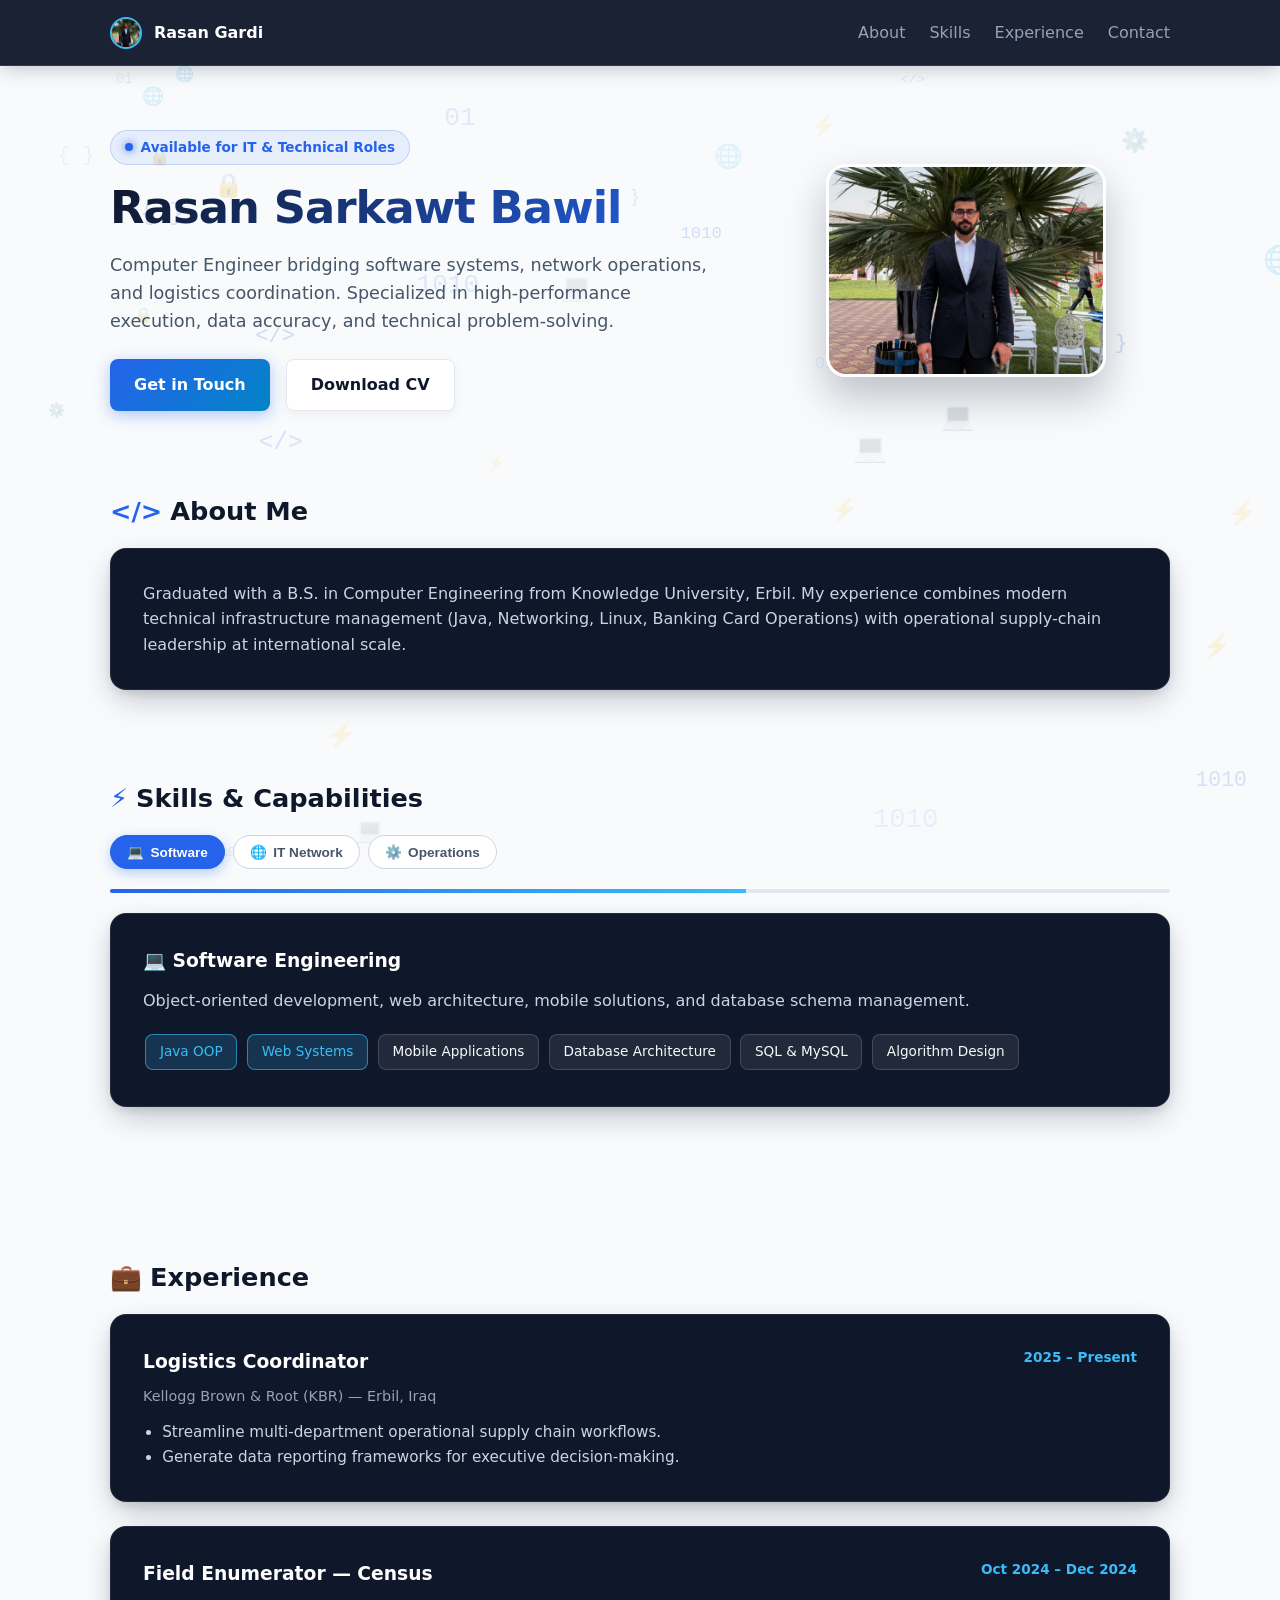
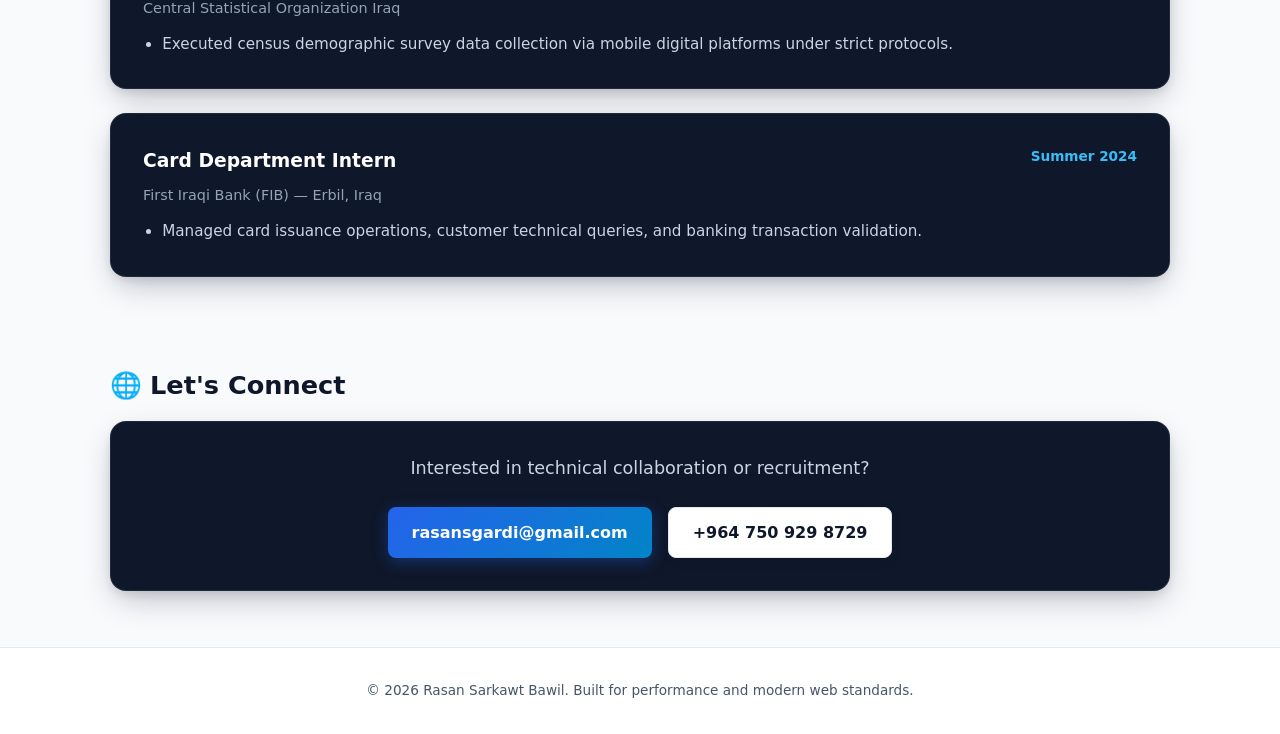
==== my-website/index.html @ 7916e0f7 "Add files via upload" ====
<!DOCTYPE html>
<html lang="en">

<head>
    <meta charset="UTF-8">
    <meta name="viewport" content="width=device-width, initial-scale=1.0, maximum-scale=1.0, user-scalable=no">
    <title>Rasan Sarkawt Bawil | Computer Engineer & Tech Operations</title>
    <meta name="description" content="Portfolio of Rasan Sarkawt Bawil - Computer Engineer and Logistics Specialist in Erbil.">
    <link rel="icon" href="favicon.svg" type="image/svg+xml">
    
    <style>
        :root {
            --bg-light: #f8fafc;
            --bg-card: #0f172a;
            --border-card: rgba(15, 23, 42, 0.1);
            --accent-primary: #38bdf8;
            --accent-secondary: #2563eb;
            --text-main: #0f172a;
            --text-muted: #475569;
            --text-card-main: #f8fafc;
            --text-card-muted: #cbd5e1;
            /* Premium Drop Shadows */
            --shadow-header: 0 4px 20px -2px rgba(15, 23, 42, 0.25);
            --shadow-card: 0 12px 32px -6px rgba(15, 23, 42, 0.28), 0 4px 12px -2px rgba(15, 23, 42, 0.12);
            --shadow-card-hover: 0 20px 40px -10px rgba(15, 23, 42, 0.45), 0 0 25px rgba(56, 189, 248, 0.25);
            --font-sans: 'Inter', system-ui, -apple-system, sans-serif;
        }

        * {
            box-sizing: border-box;
            margin: 0;
            padding: 0;
        }

        html, body {
            width: 100%;
            overflow-x: hidden;
        }

        body {
            background-color: var(--bg-light);
            color: var(--text-main);
            font-family: var(--font-sans);
            line-height: 1.6;
            position: relative;
        }

        /* Moving Canvas Background */
        #bg-canvas {
            position: fixed;
            top: 0;
            left: 0;
            width: 100vw;
            height: 100vh;
            z-index: 0;
            pointer-events: none;
            opacity: 0.6;
        }

        .wrap {
            max-width: 1100px;
            width: 100%;
            margin: 0 auto;
            padding: 0 1.25rem;
            position: relative;
            z-index: 1;
        }

        /* Header Navigation */
        .site-header {
            position: sticky;
            top: 0;
            backdrop-filter: blur(12px);
            background: rgba(15, 23, 42, 0.95);
            border-bottom: 1px solid rgba(255, 255, 255, 0.1);
            box-shadow: var(--shadow-header);
            z-index: 100;
            width: 100%;
        }

        .nav {
            display: flex;
            justify-content: space-between;
            align-items: center;
            height: 65px;
        }

        .logo {
            display: flex;
            align-items: center;
            gap: 0.75rem;
            text-decoration: none;
            color: #ffffff;
            font-weight: 700;
        }

        .logo img {
            border-radius: 50%;
            border: 2px solid var(--accent-primary);
        }

        .nav-links {
            display: flex;
            gap: 1.5rem;
            list-style: none;
        }

        .nav-links a {
            color: #94a3b8;
            text-decoration: none;
            font-weight: 500;
            transition: color 0.3s;
        }

        .nav-links a:hover {
            color: var(--accent-primary);
        }

        /* Live Status Indicator */
        .status-badge {
            display: inline-flex;
            align-items: center;
            gap: 0.5rem;
            background: rgba(37, 99, 235, 0.08);
            border: 1px solid rgba(37, 99, 235, 0.2);
            color: #2563eb;
            padding: 0.35rem 0.85rem;
            border-radius: 50px;
            font-size: 0.85rem;
            font-weight: 600;
            margin-bottom: 1rem;
        }

        .pulse-dot {
            width: 8px;
            height: 8px;
            background-color: #2563eb;
            border-radius: 50%;
            box-shadow: 0 0 8px #2563eb;
            animation: pulse 1s infinite;
        }

        @keyframes pulse {
            0% { transform: scale(0.95); box-shadow: 0 0 0 0 rgba(37, 99, 235, 0.7); }
            70% { transform: scale(1); box-shadow: 0 0 0 8px rgba(37, 99, 235, 0); }
            100% { transform: scale(0.95); box-shadow: 0 0 0 0 rgba(37, 99, 235, 0); }
        }

        /* Hero Section */
        .hero {
            padding: 4rem 0 3rem;
            display: grid;
            grid-template-columns: 1.2fr 0.8fr;
            gap: 2.5rem;
            align-items: center;
        }

        h1 {
            font-size: 2.8rem;
            color: var(--text-main);
            background: linear-gradient(135deg, #0f172a 0%, #2563eb 100%);
            -webkit-background-clip: text;
            -webkit-text-fill-color: transparent;
            margin-bottom: 1rem;
            letter-spacing: -0.02em;
            line-height: 1.2;
        }

        .lead {
            font-size: 1.1rem;
            color: var(--text-muted);
            margin-bottom: 1.5rem;
        }

        .actions {
            display: flex;
            gap: 1rem;
            margin-top: 1.5rem;
        }

        .btn {
            padding: 0.75rem 1.5rem;
            border-radius: 8px;
            font-weight: 600;
            text-decoration: none;
            transition: all 0.2s ease;
            display: inline-flex;
            justify-content: center;
            align-items: center;
        }

        .btn-primary {
            background: linear-gradient(135deg, #2563eb, #0284c7);
            color: #ffffff;
            box-shadow: 0 4px 15px rgba(37, 99, 235, 0.35);
        }

        .btn-primary:hover {
            transform: translateY(-2px);
            box-shadow: 0 6px 20px rgba(37, 99, 235, 0.5);
        }

        .btn-ghost {
            background: #ffffff;
            border: 1px solid #e2e8f0;
            color: var(--text-main);
            box-shadow: 0 4px 12px rgba(0,0,0,0.05);
        }

        .btn-ghost:hover {
            border-color: #2563eb;
            color: #2563eb;
        }

        /* Base Card Styling */
        .card {
            background: var(--bg-card);
            color: var(--text-card-main);
            border: 1px solid rgba(255, 255, 255, 0.08);
            border-radius: 16px;
            padding: 2rem;
            margin-bottom: 1.5rem;
            box-shadow: var(--shadow-card);
            transition: transform 0.2s ease, border-color 0.2s ease, box-shadow 0.2s ease;
            width: 100%;
        }

        .card p, .card ul {
            color: var(--text-card-muted);
        }

        .card h3 {
            color: #ffffff;
        }

        /* Sequential Skills Carousel Container */
        .skills-carousel-container {
            position: relative;
            min-height: 280px;
            margin-top: 1rem;
            width: 100%;
        }

        .skill-carousel-card {
            position: absolute;
            top: 0;
            left: 0;
            width: 100%;
            opacity: 0;
            transform: translateY(20px) scale(0.97);
            pointer-events: none;
            transition: opacity 0.4s ease-out, transform 0.4s ease-out;
            cursor: pointer;
            user-select: none;
        }

        .skill-carousel-card.active {
            opacity: 1;
            transform: translateY(0) scale(1);
            pointer-events: auto;
            z-index: 2;
        }

        .skill-carousel-card:hover {
            border-color: var(--accent-primary);
            box-shadow: var(--shadow-card-hover);
            transform: translateY(-4px) scale(1.01);
        }

        /* Interactive Navigation Tabs */
        .carousel-nav-tabs {
            display: flex;
            gap: 0.5rem;
            margin-bottom: 1.25rem;
            flex-wrap: wrap;
            width: 100%;
        }

        .nav-tab-btn {
            background: #ffffff;
            border: 1px solid #cbd5e1;
            color: #475569;
            padding: 0.5rem 1rem;
            border-radius: 30px;
            font-size: 0.85rem;
            font-weight: 600;
            cursor: pointer;
            transition: all 0.2s ease;
            display: flex;
            align-items: center;
            gap: 0.4rem;
        }

        .nav-tab-btn.active {
            background: #2563eb;
            color: #ffffff;
            border-color: #2563eb;
            box-shadow: 0 4px 12px rgba(37, 99, 235, 0.3);
        }

        /* Skill Tag Layout */
        .skill-tag {
            display: inline-block;
            background: rgba(255, 255, 255, 0.08);
            border: 1px solid rgba(255, 255, 255, 0.15);
            padding: 0.4rem 0.85rem;
            border-radius: 8px;
            font-size: 0.85rem;
            font-weight: 500;
            margin: 0.25rem 0.15rem;
            color: #f8fafc;
            transition: all 0.2s ease;
            cursor: pointer;
        }

        .skill-tag:hover {
            background: rgba(56, 189, 248, 0.25);
            border-color: var(--accent-primary);
            color: var(--accent-primary);
            transform: translateY(-2px);
        }

        .skill-tag.highlight {
            border-color: rgba(56, 189, 248, 0.6);
            background: rgba(56, 189, 248, 0.18);
            color: var(--accent-primary);
        }

        /* Live Loop Progress Bar */
        .progress-bar-wrap {
            width: 100%;
            height: 4px;
            background: #e2e8f0;
            border-radius: 4px;
            overflow: hidden;
            margin-bottom: 1.25rem;
        }

        .progress-bar-fill {
            height: 100%;
            width: 0%;
            background: linear-gradient(90deg, #2563eb, #38bdf8);
            transition: width 0.05s linear;
        }

        /* Portrait Card Frame */
        .portrait-frame {
            position: relative;
            text-align: center;
            width: 100%;
            display: flex;
            justify-content: center;
        }

        .portrait-frame img {
            width: 100%;
            max-width: 280px;
            height: auto;
            border-radius: 20px;
            border: 3px solid #ffffff;
            box-shadow: 0 20px 40px rgba(15, 23, 42, 0.25);
            animation: float 3.5s ease-in-out infinite;
        }

        @keyframes float {
            0%, 100% { transform: translateY(0px); }
            50% { transform: translateY(-8px); }
        }

        section {
            padding: 2rem 0;
            width: 100%;
        }

        h2 {
            font-size: 1.6rem;
            margin-bottom: 1rem;
            display: flex;
            align-items: center;
            gap: 0.5rem;
            color: var(--text-main);
        }

        footer {
            border-top: 1px solid #e2e8f0;
            padding: 2rem 0;
            text-align: center;
            color: var(--text-muted);
            font-size: 0.85rem;
            background: #ffffff;
            width: 100%;
        }

        /* ==========================================
           📱 MOBILE FRAME FULL-FILL OPTIMIZATION
           ========================================== */
        @media (max-width: 768px) {
            .wrap {
                padding: 0 1rem;
            }

            .site-header {
                box-shadow: 0 2px 10px rgba(15, 23, 42, 0.15);
            }

            .nav {
                height: 58px;
            }

            .nav-links {
                display: none; /* Keep clean header for small frames */
            }

            .hero {
                grid-template-columns: 1fr;
                text-align: center;
                padding: 2rem 0 1.5rem;
                gap: 2rem;
            }

            .portrait-frame {
                order: -1; /* Display portrait on top for mobile screens */
            }

            .portrait-frame img {
                max-width: 200px;
            }

            h1 {
                font-size: 2.1rem;
            }

            .lead {
                font-size: 1rem;
            }

            .actions {
                flex-direction: column;
                width: 100%;
                gap: 0.75rem;
            }

            .btn {
                width: 100%;
                padding: 0.85rem 1rem;
            }

            .card {
                padding: 1.25rem;
                border-radius: 12px;
                margin-bottom: 1.25rem;
            }

            .skills-carousel-container {
                min-height: 380px; /* Expanded frame height so tags never overflow card bounds */
            }

            .carousel-nav-tabs {
                justify-content: space-between;
            }

            .nav-tab-btn {
                flex: 1 1 calc(33.333% - 0.4rem);
                justify-content: center;
                padding: 0.5rem 0.25rem;
                font-size: 0.75rem;
            }

            .skill-tag {
                font-size: 0.8rem;
                padding: 0.35rem 0.65rem;
                margin: 0.2rem 0.1rem;
            }

            section {
                padding: 1.5rem 0;
            }
        }
    </style>
</head>

<body>

    <canvas id="bg-canvas"></canvas>

    <header class="site-header">
        <div class="wrap nav">
            <a class="logo" href="#top">
                <img src="images/rasan-sarkawt-bawil.jpg" alt="Rasan Gardi" width="32" height="32">
                <span>Rasan Gardi</span>
            </a>
            <ul class="nav-links">
                <li><a href="#about">About</a></li>
                <li><a href="#skills">Skills</a></li>
                <li><a href="#experience">Experience</a></li>
                <li><a href="#contact">Contact</a></li>
            </ul>
        </div>
    </header>

    <main id="main" class="wrap">

        <section class="hero" id="top">
            <div>
                <div class="status-badge">
                    <span class="pulse-dot"></span> Available for IT & Technical Roles
                </div>
                <h1>Rasan Sarkawt Bawil</h1>
                <p class="lead">
                    Computer Engineer bridging software systems, network operations, and logistics coordination. Specialized in high-performance execution, data accuracy, and technical problem-solving.
                </p>
                <div class="actions">
                    <a class="btn btn-primary" href="mailto:rasansgardi@gmail.com">Get in Touch</a>
                    <a class="btn btn-ghost" href="Rasan-Sarkawt-Bawil-CV.pdf" download>Download CV</a>
                </div>
            </div>
            <div class="portrait-frame">
                <img src="images/rasan-sarkawt-bawil.jpg" alt="Rasan Sarkawt Bawil">
            </div>
        </section>

        <section id="about">
            <h2><span style="color: #2563eb;">&lt;/&gt;</span> About Me</h2>
            <div class="card">
                <p>
                    Graduated with a B.S. in Computer Engineering from Knowledge University, Erbil. My experience combines modern technical infrastructure management (Java, Networking, Linux, Banking Card Operations) with operational supply-chain leadership at international scale.
                </p>
            </div>
        </section>

        <section id="skills">
            <h2><span style="color: #2563eb;">⚡</span> Skills & Capabilities</h2>
            
            <div class="carousel-nav-tabs">
                <button class="nav-tab-btn active" onclick="selectSkillCategory(0)">
                    <span>💻</span> Software
                </button>
                <button class="nav-tab-btn" onclick="selectSkillCategory(1)">
                    <span>🌐</span> IT Network
                </button>
                <button class="nav-tab-btn" onclick="selectSkillCategory(2)">
                    <span>⚙️</span> Operations
                </button>
            </div>

            <div class="progress-bar-wrap">
                <div class="progress-bar-fill" id="loop-progress"></div>
            </div>

            <div class="skills-carousel-container" id="carousel-container" onmouseenter="pauseLoop()" onmouseleave="resumeLoop()" onclick="handleContainerClick()">
                
                <div class="card skill-carousel-card active">
                    <div style="margin-bottom: 0.75rem;">
                        <h3>💻 Software Engineering</h3>
                    </div>
                    <p style="margin-bottom: 1rem;">Object-oriented development, web architecture, mobile solutions, and database schema management.</p>
                    <div>
                        <span class="skill-tag highlight">Java OOP</span>
                        <span class="skill-tag highlight">Web Systems</span>
                        <span class="skill-tag">Mobile Applications</span>
                        <span class="skill-tag">Database Architecture</span>
                        <span class="skill-tag">SQL & MySQL</span>
                        <span class="skill-tag">Algorithm Design</span>
                    </div>
                </div>

                <div class="card skill-carousel-card">
                    <div style="margin-bottom: 0.75rem;">
                        <h3>🌐 IT Infrastructure</h3>
                    </div>
                    <p style="margin-bottom: 1rem;">Network protocols, system administration, hardware diagnostics, and secure financial payment operations.</p>
                    <div>
                        <span class="skill-tag highlight">TCP/IP Networking</span>
                        <span class="skill-tag highlight">Linux System Admin</span>
                        <span class="skill-tag">Payment Card Systems</span>
                        <span class="skill-tag">VMware & VirtualBox</span>
                        <span class="skill-tag">Hardware Diagnostics</span>
                        <span class="skill-tag">DNS / DHCP Configuration</span>
                    </div>
                </div>

                <div class="card skill-carousel-card">
                    <div style="margin-bottom: 0.75rem;">
                        <h3>⚙️ Operations & Leadership</h3>
                    </div>
                    <p style="margin-bottom: 1rem;">Cross-functional supply chain synchronization, data reporting, team leadership, and procedural accuracy.</p>
                    <div>
                        <span class="skill-tag highlight">Logistics Workflows</span>
                        <span class="skill-tag">Data Reconciliation</span>
                        <span class="skill-tag">Census Field Operations</span>
                        <span class="skill-tag">Microsoft Excel Advanced</span>
                        <span class="skill-tag">Emergency First Aid (FAA L3)</span>
                        <span class="skill-tag">Cross-functional Teamwork</span>
                    </div>
                </div>

            </div>
        </section>

        <section id="experience">
            <h2><span style="color: #2563eb;">💼</span> Experience</h2>
            
            <div class="card">
                <div style="display: flex; justify-content: space-between; align-items: flex-start; margin-bottom: 0.5rem; flex-wrap: wrap; gap: 0.25rem;">
                    <h3>Logistics Coordinator</h3>
                    <span style="color: var(--accent-primary); font-weight: 600; font-size: 0.85rem;">2025 – Present</span>
                </div>
                <p style="color: #94a3b8; margin-bottom: 0.75rem; font-size: 0.9rem;">Kellogg Brown & Root (KBR) — Erbil, Iraq</p>
                <ul style="padding-left: 1.2rem; font-size: 0.95rem;">
                    <li>Streamline multi-department operational supply chain workflows.</li>
                    <li>Generate data reporting frameworks for executive decision-making.</li>
                </ul>
            </div>

            <div class="card">
                <div style="display: flex; justify-content: space-between; align-items: flex-start; margin-bottom: 0.5rem; flex-wrap: wrap; gap: 0.25rem;">
                    <h3>Field Enumerator — Census</h3>
                    <span style="color: var(--accent-primary); font-weight: 600; font-size: 0.85rem;">Oct 2024 – Dec 2024</span>
                </div>
                <p style="color: #94a3b8; margin-bottom: 0.75rem; font-size: 0.9rem;">Central Statistical Organization Iraq</p>
                <ul style="padding-left: 1.2rem; font-size: 0.95rem;">
                    <li>Executed census demographic survey data collection via mobile digital platforms under strict protocols.</li>
                </ul>
            </div>

            <div class="card">
                <div style="display: flex; justify-content: space-between; align-items: flex-start; margin-bottom: 0.5rem; flex-wrap: wrap; gap: 0.25rem;">
                    <h3>Card Department Intern</h3>
                    <span style="color: var(--accent-primary); font-weight: 600; font-size: 0.85rem;">Summer 2024</span>
                </div>
                <p style="color: #94a3b8; margin-bottom: 0.75rem; font-size: 0.9rem;">First Iraqi Bank (FIB) — Erbil, Iraq</p>
                <ul style="padding-left: 1.2rem; font-size: 0.95rem;">
                    <li>Managed card issuance operations, customer technical queries, and banking transaction validation.</li>
                </ul>
            </div>
        </section>

        <section id="contact">
            <h2><span style="color: #2563eb;">🌐</span> Let's Connect</h2>
            <div class="card" style="text-align: center; padding: 2rem 1.25rem;">
                <p class="lead" style="color: var(--text-card-muted); margin-bottom: 1.25rem;">Interested in technical collaboration or recruitment?</p>
                <div class="actions" style="justify-content: center;">
                    <a class="btn btn-primary" href="mailto:rasansgardi@gmail.com">rasansgardi@gmail.com</a>
                    <a class="btn btn-ghost" href="tel:+9647509298729">+964 750 929 8729</a>
                </div>
            </div>
        </section>

    </main>

    <footer>
        <div class="wrap">
            © <span id="year"></span> Rasan Sarkawt Bawil. Built for performance and modern web standards.
        </div>
    </footer>

    <script>
        // ==========================================
        // ⚡ SPEED CONFIGURATION SETTINGS
        // ==========================================
        const DURATION_PER_CARD = 2500;  // 2.5 Seconds per card transition
        const PARTICLE_SPEED_MULT = 1.4; // 1.4x Fast particle movement
        // ==========================================

        document.getElementById("year").textContent = new Date().getFullYear();

        /* Background Particle Canvas */
        const canvas = document.getElementById('bg-canvas');
        const ctx = canvas.getContext('2d');

        function resizeCanvas() {
            canvas.width = window.innerWidth;
            canvas.height = window.innerHeight;
        }
        resizeCanvas();
        window.addEventListener('resize', resizeCanvas);

        const symbols = ['</>', '01', '⚡', '⚙️', '🌐', '💻', '1010', '🔒', '{ }'];
        const particles = [];

        for (let i = 0; i < 45; i++) {
            particles.push({
                x: Math.random() * canvas.width,
                y: Math.random() * canvas.height,
                text: symbols[Math.floor(Math.random() * symbols.length)],
                size: Math.random() * 16 + 12,
                speedY: (Math.random() * -0.9 - 0.4) * PARTICLE_SPEED_MULT,
                speedX: ((Math.random() - 0.5) * 0.4) * PARTICLE_SPEED_MULT,
                opacity: Math.random() * 0.25 + 0.1
            });
        }

        function animate() {
            ctx.clearRect(0, 0, canvas.width, canvas.height);
            particles.forEach(p => {
                ctx.fillStyle = `rgba(37, 99, 235, ${p.opacity})`;
                ctx.font = `${p.size}px monospace`;
                ctx.fillText(p.text, p.x, p.y);
                p.y += p.speedY;
                p.x += p.speedX;
                if (p.y < -20) {
                    p.y = canvas.height + 20;
                    p.x = Math.random() * canvas.width;
                }
            });
            requestAnimationFrame(animate);
        }
        animate();

        /* Sequential Infinite Loop Carousel Logic */
        let currentIndex = 0;
        let isPaused = false;
        let progress = 0;
        const TICK_INTERVAL = 30;

        const cards = document.querySelectorAll('.skill-carousel-card');
        const tabs = document.querySelectorAll('.nav-tab-btn');
        const progressBar = document.getElementById('loop-progress');

        function updateCarouselDisplay(index) {
            cards.forEach((card, i) => {
                if (i === index) {
                    card.classList.add('active');
                } else {
                    card.classList.remove('active');
                }
            });

            tabs.forEach((tab, i) => {
                if (i === index) {
                    tab.classList.add('active');
                } else {
                    tab.classList.remove('active');
                }
            });
        }

        function selectSkillCategory(index) {
            currentIndex = index;
            progress = 0;
            progressBar.style.width = '0%';
            updateCarouselDisplay(currentIndex);
        }

        function pauseLoop() {
            isPaused = true;
        }

        function resumeLoop() {
            isPaused = false;
        }

        function handleContainerClick() {
            isPaused = !isPaused;
        }

        /* Continuous Loop Timer */
        setInterval(() => {
            if (!isPaused) {
                progress += (TICK_INTERVAL / DURATION_PER_CARD) * 100;
                if (progress >= 100) {
                    progress = 0;
                    currentIndex = (currentIndex + 1) % cards.length;
                    updateCarouselDisplay(currentIndex);
                }
                progressBar.style.width = progress + '%';
            }
        }, TICK_INTERVAL);
    </script>
</body>

</html>
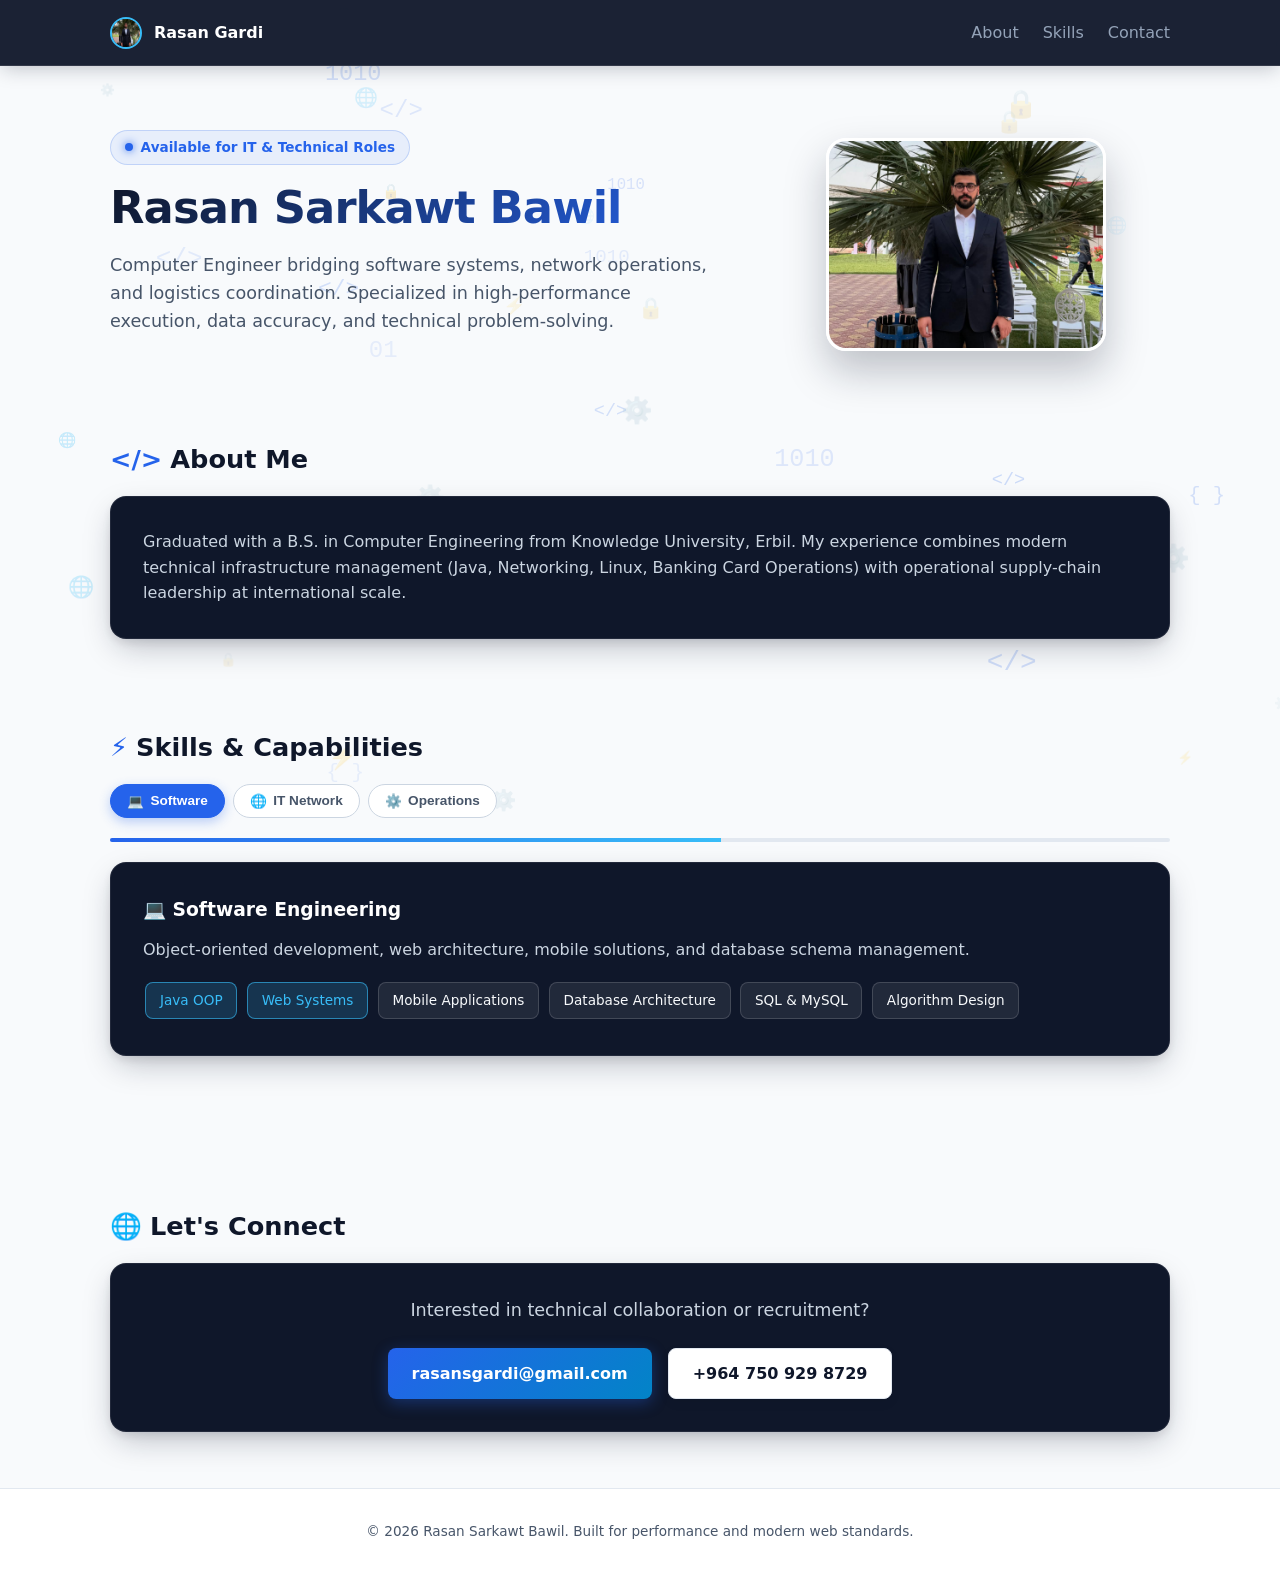
==== commit ffb1cd58: "Add files via upload" ====
--- a/my-website/index.html
+++ b/my-website/index.html
@@ -5,478 +5,10 @@
     <meta charset="UTF-8">
     <meta name="viewport" content="width=device-width, initial-scale=1.0, maximum-scale=1.0, user-scalable=no">
     <title>Rasan Sarkawt Bawil | Computer Engineer & Tech Operations</title>
-    <meta name="description" content="Portfolio of Rasan Sarkawt Bawil - Computer Engineer and Logistics Specialist in Erbil.">
+    <meta name="description"
+        content="Portfolio of Rasan Sarkawt Bawil - Computer Engineer and Logistics Specialist in Erbil.">
     <link rel="icon" href="favicon.svg" type="image/svg+xml">
-    
-    <style>
-        :root {
-            --bg-light: #f8fafc;
-            --bg-card: #0f172a;
-            --border-card: rgba(15, 23, 42, 0.1);
-            --accent-primary: #38bdf8;
-            --accent-secondary: #2563eb;
-            --text-main: #0f172a;
-            --text-muted: #475569;
-            --text-card-main: #f8fafc;
-            --text-card-muted: #cbd5e1;
-            /* Premium Drop Shadows */
-            --shadow-header: 0 4px 20px -2px rgba(15, 23, 42, 0.25);
-            --shadow-card: 0 12px 32px -6px rgba(15, 23, 42, 0.28), 0 4px 12px -2px rgba(15, 23, 42, 0.12);
-            --shadow-card-hover: 0 20px 40px -10px rgba(15, 23, 42, 0.45), 0 0 25px rgba(56, 189, 248, 0.25);
-            --font-sans: 'Inter', system-ui, -apple-system, sans-serif;
-        }
-
-        * {
-            box-sizing: border-box;
-            margin: 0;
-            padding: 0;
-        }
-
-        html, body {
-            width: 100%;
-            overflow-x: hidden;
-        }
-
-        body {
-            background-color: var(--bg-light);
-            color: var(--text-main);
-            font-family: var(--font-sans);
-            line-height: 1.6;
-            position: relative;
-        }
-
-        /* Moving Canvas Background */
-        #bg-canvas {
-            position: fixed;
-            top: 0;
-            left: 0;
-            width: 100vw;
-            height: 100vh;
-            z-index: 0;
-            pointer-events: none;
-            opacity: 0.6;
-        }
-
-        .wrap {
-            max-width: 1100px;
-            width: 100%;
-            margin: 0 auto;
-            padding: 0 1.25rem;
-            position: relative;
-            z-index: 1;
-        }
-
-        /* Header Navigation */
-        .site-header {
-            position: sticky;
-            top: 0;
-            backdrop-filter: blur(12px);
-            background: rgba(15, 23, 42, 0.95);
-            border-bottom: 1px solid rgba(255, 255, 255, 0.1);
-            box-shadow: var(--shadow-header);
-            z-index: 100;
-            width: 100%;
-        }
-
-        .nav {
-            display: flex;
-            justify-content: space-between;
-            align-items: center;
-            height: 65px;
-        }
-
-        .logo {
-            display: flex;
-            align-items: center;
-            gap: 0.75rem;
-            text-decoration: none;
-            color: #ffffff;
-            font-weight: 700;
-        }
-
-        .logo img {
-            border-radius: 50%;
-            border: 2px solid var(--accent-primary);
-        }
-
-        .nav-links {
-            display: flex;
-            gap: 1.5rem;
-            list-style: none;
-        }
-
-        .nav-links a {
-            color: #94a3b8;
-            text-decoration: none;
-            font-weight: 500;
-            transition: color 0.3s;
-        }
-
-        .nav-links a:hover {
-            color: var(--accent-primary);
-        }
-
-        /* Live Status Indicator */
-        .status-badge {
-            display: inline-flex;
-            align-items: center;
-            gap: 0.5rem;
-            background: rgba(37, 99, 235, 0.08);
-            border: 1px solid rgba(37, 99, 235, 0.2);
-            color: #2563eb;
-            padding: 0.35rem 0.85rem;
-            border-radius: 50px;
-            font-size: 0.85rem;
-            font-weight: 600;
-            margin-bottom: 1rem;
-        }
-
-        .pulse-dot {
-            width: 8px;
-            height: 8px;
-            background-color: #2563eb;
-            border-radius: 50%;
-            box-shadow: 0 0 8px #2563eb;
-            animation: pulse 1s infinite;
-        }
-
-        @keyframes pulse {
-            0% { transform: scale(0.95); box-shadow: 0 0 0 0 rgba(37, 99, 235, 0.7); }
-            70% { transform: scale(1); box-shadow: 0 0 0 8px rgba(37, 99, 235, 0); }
-            100% { transform: scale(0.95); box-shadow: 0 0 0 0 rgba(37, 99, 235, 0); }
-        }
-
-        /* Hero Section */
-        .hero {
-            padding: 4rem 0 3rem;
-            display: grid;
-            grid-template-columns: 1.2fr 0.8fr;
-            gap: 2.5rem;
-            align-items: center;
-        }
-
-        h1 {
-            font-size: 2.8rem;
-            color: var(--text-main);
-            background: linear-gradient(135deg, #0f172a 0%, #2563eb 100%);
-            -webkit-background-clip: text;
-            -webkit-text-fill-color: transparent;
-            margin-bottom: 1rem;
-            letter-spacing: -0.02em;
-            line-height: 1.2;
-        }
-
-        .lead {
-            font-size: 1.1rem;
-            color: var(--text-muted);
-            margin-bottom: 1.5rem;
-        }
-
-        .actions {
-            display: flex;
-            gap: 1rem;
-            margin-top: 1.5rem;
-        }
-
-        .btn {
-            padding: 0.75rem 1.5rem;
-            border-radius: 8px;
-            font-weight: 600;
-            text-decoration: none;
-            transition: all 0.2s ease;
-            display: inline-flex;
-            justify-content: center;
-            align-items: center;
-        }
-
-        .btn-primary {
-            background: linear-gradient(135deg, #2563eb, #0284c7);
-            color: #ffffff;
-            box-shadow: 0 4px 15px rgba(37, 99, 235, 0.35);
-        }
-
-        .btn-primary:hover {
-            transform: translateY(-2px);
-            box-shadow: 0 6px 20px rgba(37, 99, 235, 0.5);
-        }
-
-        .btn-ghost {
-            background: #ffffff;
-            border: 1px solid #e2e8f0;
-            color: var(--text-main);
-            box-shadow: 0 4px 12px rgba(0,0,0,0.05);
-        }
-
-        .btn-ghost:hover {
-            border-color: #2563eb;
-            color: #2563eb;
-        }
-
-        /* Base Card Styling */
-        .card {
-            background: var(--bg-card);
-            color: var(--text-card-main);
-            border: 1px solid rgba(255, 255, 255, 0.08);
-            border-radius: 16px;
-            padding: 2rem;
-            margin-bottom: 1.5rem;
-            box-shadow: var(--shadow-card);
-            transition: transform 0.2s ease, border-color 0.2s ease, box-shadow 0.2s ease;
-            width: 100%;
-        }
-
-        .card p, .card ul {
-            color: var(--text-card-muted);
-        }
-
-        .card h3 {
-            color: #ffffff;
-        }
-
-        /* Sequential Skills Carousel Container */
-        .skills-carousel-container {
-            position: relative;
-            min-height: 280px;
-            margin-top: 1rem;
-            width: 100%;
-        }
-
-        .skill-carousel-card {
-            position: absolute;
-            top: 0;
-            left: 0;
-            width: 100%;
-            opacity: 0;
-            transform: translateY(20px) scale(0.97);
-            pointer-events: none;
-            transition: opacity 0.4s ease-out, transform 0.4s ease-out;
-            cursor: pointer;
-            user-select: none;
-        }
-
-        .skill-carousel-card.active {
-            opacity: 1;
-            transform: translateY(0) scale(1);
-            pointer-events: auto;
-            z-index: 2;
-        }
-
-        .skill-carousel-card:hover {
-            border-color: var(--accent-primary);
-            box-shadow: var(--shadow-card-hover);
-            transform: translateY(-4px) scale(1.01);
-        }
-
-        /* Interactive Navigation Tabs */
-        .carousel-nav-tabs {
-            display: flex;
-            gap: 0.5rem;
-            margin-bottom: 1.25rem;
-            flex-wrap: wrap;
-            width: 100%;
-        }
-
-        .nav-tab-btn {
-            background: #ffffff;
-            border: 1px solid #cbd5e1;
-            color: #475569;
-            padding: 0.5rem 1rem;
-            border-radius: 30px;
-            font-size: 0.85rem;
-            font-weight: 600;
-            cursor: pointer;
-            transition: all 0.2s ease;
-            display: flex;
-            align-items: center;
-            gap: 0.4rem;
-        }
-
-        .nav-tab-btn.active {
-            background: #2563eb;
-            color: #ffffff;
-            border-color: #2563eb;
-            box-shadow: 0 4px 12px rgba(37, 99, 235, 0.3);
-        }
-
-        /* Skill Tag Layout */
-        .skill-tag {
-            display: inline-block;
-            background: rgba(255, 255, 255, 0.08);
-            border: 1px solid rgba(255, 255, 255, 0.15);
-            padding: 0.4rem 0.85rem;
-            border-radius: 8px;
-            font-size: 0.85rem;
-            font-weight: 500;
-            margin: 0.25rem 0.15rem;
-            color: #f8fafc;
-            transition: all 0.2s ease;
-            cursor: pointer;
-        }
-
-        .skill-tag:hover {
-            background: rgba(56, 189, 248, 0.25);
-            border-color: var(--accent-primary);
-            color: var(--accent-primary);
-            transform: translateY(-2px);
-        }
-
-        .skill-tag.highlight {
-            border-color: rgba(56, 189, 248, 0.6);
-            background: rgba(56, 189, 248, 0.18);
-            color: var(--accent-primary);
-        }
-
-        /* Live Loop Progress Bar */
-        .progress-bar-wrap {
-            width: 100%;
-            height: 4px;
-            background: #e2e8f0;
-            border-radius: 4px;
-            overflow: hidden;
-            margin-bottom: 1.25rem;
-        }
-
-        .progress-bar-fill {
-            height: 100%;
-            width: 0%;
-            background: linear-gradient(90deg, #2563eb, #38bdf8);
-            transition: width 0.05s linear;
-        }
-
-        /* Portrait Card Frame */
-        .portrait-frame {
-            position: relative;
-            text-align: center;
-            width: 100%;
-            display: flex;
-            justify-content: center;
-        }
-
-        .portrait-frame img {
-            width: 100%;
-            max-width: 280px;
-            height: auto;
-            border-radius: 20px;
-            border: 3px solid #ffffff;
-            box-shadow: 0 20px 40px rgba(15, 23, 42, 0.25);
-            animation: float 3.5s ease-in-out infinite;
-        }
-
-        @keyframes float {
-            0%, 100% { transform: translateY(0px); }
-            50% { transform: translateY(-8px); }
-        }
-
-        section {
-            padding: 2rem 0;
-            width: 100%;
-        }
-
-        h2 {
-            font-size: 1.6rem;
-            margin-bottom: 1rem;
-            display: flex;
-            align-items: center;
-            gap: 0.5rem;
-            color: var(--text-main);
-        }
-
-        footer {
-            border-top: 1px solid #e2e8f0;
-            padding: 2rem 0;
-            text-align: center;
-            color: var(--text-muted);
-            font-size: 0.85rem;
-            background: #ffffff;
-            width: 100%;
-        }
-
-        /* ==========================================
-           📱 MOBILE FRAME FULL-FILL OPTIMIZATION
-           ========================================== */
-        @media (max-width: 768px) {
-            .wrap {
-                padding: 0 1rem;
-            }
-
-            .site-header {
-                box-shadow: 0 2px 10px rgba(15, 23, 42, 0.15);
-            }
-
-            .nav {
-                height: 58px;
-            }
-
-            .nav-links {
-                display: none; /* Keep clean header for small frames */
-            }
-
-            .hero {
-                grid-template-columns: 1fr;
-                text-align: center;
-                padding: 2rem 0 1.5rem;
-                gap: 2rem;
-            }
-
-            .portrait-frame {
-                order: -1; /* Display portrait on top for mobile screens */
-            }
-
-            .portrait-frame img {
-                max-width: 200px;
-            }
-
-            h1 {
-                font-size: 2.1rem;
-            }
-
-            .lead {
-                font-size: 1rem;
-            }
-
-            .actions {
-                flex-direction: column;
-                width: 100%;
-                gap: 0.75rem;
-            }
-
-            .btn {
-                width: 100%;
-                padding: 0.85rem 1rem;
-            }
-
-            .card {
-                padding: 1.25rem;
-                border-radius: 12px;
-                margin-bottom: 1.25rem;
-            }
-
-            .skills-carousel-container {
-                min-height: 380px; /* Expanded frame height so tags never overflow card bounds */
-            }
-
-            .carousel-nav-tabs {
-                justify-content: space-between;
-            }
-
-            .nav-tab-btn {
-                flex: 1 1 calc(33.333% - 0.4rem);
-                justify-content: center;
-                padding: 0.5rem 0.25rem;
-                font-size: 0.75rem;
-            }
-
-            .skill-tag {
-                font-size: 0.8rem;
-                padding: 0.35rem 0.65rem;
-                margin: 0.2rem 0.1rem;
-            }
-
-            section {
-                padding: 1.5rem 0;
-            }
-        }
-    </style>
+    <link rel="stylesheet" href="styles.css">
 </head>
 
 <body>
@@ -484,6 +16,11 @@
     <canvas id="bg-canvas"></canvas>
 
     <header class="site-header">
+        <link rel="canonical" href="https://rasangardi.com/">
+<meta property="og:url" content="https://rasangardi.com/">
+<meta property="og:title" content="Rasan Sarkawt Bawil | Computer Engineer & Tech Operations">
+<meta property="og:type" content="website">
+
         <div class="wrap nav">
             <a class="logo" href="#top">
                 <img src="images/rasan-sarkawt-bawil.jpg" alt="Rasan Gardi" width="32" height="32">
@@ -492,7 +29,6 @@
             <ul class="nav-links">
                 <li><a href="#about">About</a></li>
                 <li><a href="#skills">Skills</a></li>
-                <li><a href="#experience">Experience</a></li>
                 <li><a href="#contact">Contact</a></li>
             </ul>
         </div>
@@ -507,12 +43,9 @@
                 </div>
                 <h1>Rasan Sarkawt Bawil</h1>
                 <p class="lead">
-                    Computer Engineer bridging software systems, network operations, and logistics coordination. Specialized in high-performance execution, data accuracy, and technical problem-solving.
+                    Computer Engineer bridging software systems, network operations, and logistics coordination.
+                    Specialized in high-performance execution, data accuracy, and technical problem-solving.
                 </p>
-                <div class="actions">
-                    <a class="btn btn-primary" href="mailto:rasansgardi@gmail.com">Get in Touch</a>
-                    <a class="btn btn-ghost" href="Rasan-Sarkawt-Bawil-CV.pdf" download>Download CV</a>
-                </div>
             </div>
             <div class="portrait-frame">
                 <img src="images/rasan-sarkawt-bawil.jpg" alt="Rasan Sarkawt Bawil">
@@ -523,14 +56,16 @@
             <h2><span style="color: #2563eb;">&lt;/&gt;</span> About Me</h2>
             <div class="card">
                 <p>
-                    Graduated with a B.S. in Computer Engineering from Knowledge University, Erbil. My experience combines modern technical infrastructure management (Java, Networking, Linux, Banking Card Operations) with operational supply-chain leadership at international scale.
+                    Graduated with a B.S. in Computer Engineering from Knowledge University, Erbil. My experience
+                    combines modern technical infrastructure management (Java, Networking, Linux, Banking Card
+                    Operations) with operational supply-chain leadership at international scale.
                 </p>
             </div>
         </section>
 
         <section id="skills">
             <h2><span style="color: #2563eb;">⚡</span> Skills & Capabilities</h2>
-            
+
             <div class="carousel-nav-tabs">
                 <button class="nav-tab-btn active" onclick="selectSkillCategory(0)">
                     <span>💻</span> Software
@@ -544,16 +79,18 @@
             </div>
 
             <div class="progress-bar-wrap">
-                <div class="progress-bar-fill" id="loop-progress"></div>
-            </div>
-
-            <div class="skills-carousel-container" id="carousel-container" onmouseenter="pauseLoop()" onmouseleave="resumeLoop()" onclick="handleContainerClick()">
-                
+                <div id="loop-progress" class="progress-bar-fill"></div>
+            </div>
+
+            <div class="skills-carousel-container" id="carousel-container" onmouseenter="pauseLoop()"
+                onmouseleave="resumeLoop()" onclick="handleContainerClick()">
+
                 <div class="card skill-carousel-card active">
                     <div style="margin-bottom: 0.75rem;">
                         <h3>💻 Software Engineering</h3>
                     </div>
-                    <p style="margin-bottom: 1rem;">Object-oriented development, web architecture, mobile solutions, and database schema management.</p>
+                    <p style="margin-bottom: 1rem;">Object-oriented development, web architecture, mobile solutions, and
+                        database schema management.</p>
                     <div>
                         <span class="skill-tag highlight">Java OOP</span>
                         <span class="skill-tag highlight">Web Systems</span>
@@ -568,12 +105,11 @@
                     <div style="margin-bottom: 0.75rem;">
                         <h3>🌐 IT Infrastructure</h3>
                     </div>
-                    <p style="margin-bottom: 1rem;">Network protocols, system administration, hardware diagnostics, and secure financial payment operations.</p>
+                    <p style="margin-bottom: 1rem;">Network protocols, system administration, hardware diagnostics, and
+                        secure financial payment operations.</p>
                     <div>
                         <span class="skill-tag highlight">TCP/IP Networking</span>
-                        <span class="skill-tag highlight">Linux System Admin</span>
                         <span class="skill-tag">Payment Card Systems</span>
-                        <span class="skill-tag">VMware & VirtualBox</span>
                         <span class="skill-tag">Hardware Diagnostics</span>
                         <span class="skill-tag">DNS / DHCP Configuration</span>
                     </div>
@@ -583,7 +119,8 @@
                     <div style="margin-bottom: 0.75rem;">
                         <h3>⚙️ Operations & Leadership</h3>
                     </div>
-                    <p style="margin-bottom: 1rem;">Cross-functional supply chain synchronization, data reporting, team leadership, and procedural accuracy.</p>
+                    <p style="margin-bottom: 1rem;">Cross-functional supply chain synchronization, data reporting, team
+                        leadership, and procedural accuracy.</p>
                     <div>
                         <span class="skill-tag highlight">Logistics Workflows</span>
                         <span class="skill-tag">Data Reconciliation</span>
@@ -597,48 +134,11 @@
             </div>
         </section>
 
-        <section id="experience">
-            <h2><span style="color: #2563eb;">💼</span> Experience</h2>
-            
-            <div class="card">
-                <div style="display: flex; justify-content: space-between; align-items: flex-start; margin-bottom: 0.5rem; flex-wrap: wrap; gap: 0.25rem;">
-                    <h3>Logistics Coordinator</h3>
-                    <span style="color: var(--accent-primary); font-weight: 600; font-size: 0.85rem;">2025 – Present</span>
-                </div>
-                <p style="color: #94a3b8; margin-bottom: 0.75rem; font-size: 0.9rem;">Kellogg Brown & Root (KBR) — Erbil, Iraq</p>
-                <ul style="padding-left: 1.2rem; font-size: 0.95rem;">
-                    <li>Streamline multi-department operational supply chain workflows.</li>
-                    <li>Generate data reporting frameworks for executive decision-making.</li>
-                </ul>
-            </div>
-
-            <div class="card">
-                <div style="display: flex; justify-content: space-between; align-items: flex-start; margin-bottom: 0.5rem; flex-wrap: wrap; gap: 0.25rem;">
-                    <h3>Field Enumerator — Census</h3>
-                    <span style="color: var(--accent-primary); font-weight: 600; font-size: 0.85rem;">Oct 2024 – Dec 2024</span>
-                </div>
-                <p style="color: #94a3b8; margin-bottom: 0.75rem; font-size: 0.9rem;">Central Statistical Organization Iraq</p>
-                <ul style="padding-left: 1.2rem; font-size: 0.95rem;">
-                    <li>Executed census demographic survey data collection via mobile digital platforms under strict protocols.</li>
-                </ul>
-            </div>
-
-            <div class="card">
-                <div style="display: flex; justify-content: space-between; align-items: flex-start; margin-bottom: 0.5rem; flex-wrap: wrap; gap: 0.25rem;">
-                    <h3>Card Department Intern</h3>
-                    <span style="color: var(--accent-primary); font-weight: 600; font-size: 0.85rem;">Summer 2024</span>
-                </div>
-                <p style="color: #94a3b8; margin-bottom: 0.75rem; font-size: 0.9rem;">First Iraqi Bank (FIB) — Erbil, Iraq</p>
-                <ul style="padding-left: 1.2rem; font-size: 0.95rem;">
-                    <li>Managed card issuance operations, customer technical queries, and banking transaction validation.</li>
-                </ul>
-            </div>
-        </section>
-
         <section id="contact">
             <h2><span style="color: #2563eb;">🌐</span> Let's Connect</h2>
             <div class="card" style="text-align: center; padding: 2rem 1.25rem;">
-                <p class="lead" style="color: var(--text-card-muted); margin-bottom: 1.25rem;">Interested in technical collaboration or recruitment?</p>
+                <p class="lead" style="color: var(--text-card-muted); margin-bottom: 1.25rem;">Interested in technical
+                    collaboration or recruitment?</p>
                 <div class="actions" style="justify-content: center;">
                     <a class="btn btn-primary" href="mailto:rasansgardi@gmail.com">rasansgardi@gmail.com</a>
                     <a class="btn btn-ghost" href="tel:+9647509298729">+964 750 929 8729</a>
@@ -655,16 +155,11 @@
     </footer>
 
     <script>
-        // ==========================================
-        // ⚡ SPEED CONFIGURATION SETTINGS
-        // ==========================================
-        const DURATION_PER_CARD = 2500;  // 2.5 Seconds per card transition
-        const PARTICLE_SPEED_MULT = 1.4; // 1.4x Fast particle movement
-        // ==========================================
+        const DURATION_PER_CARD = 2500;
+        const PARTICLE_SPEED_MULT = 1.4;
 
         document.getElementById("year").textContent = new Date().getFullYear();
 
-        /* Background Particle Canvas */
         const canvas = document.getElementById('bg-canvas');
         const ctx = canvas.getContext('2d');
 
@@ -707,7 +202,6 @@
         }
         animate();
 
-        /* Sequential Infinite Loop Carousel Logic */
         let currentIndex = 0;
         let isPaused = false;
         let progress = 0;
@@ -754,7 +248,6 @@
             isPaused = !isPaused;
         }
 
-        /* Continuous Loop Timer */
         setInterval(() => {
             if (!isPaused) {
                 progress += (TICK_INTERVAL / DURATION_PER_CARD) * 100;
--- a/my-website/styles.css
+++ b/my-website/styles.css
@@ -0,0 +1,486 @@
+:root {
+    --bg-light: #f8fafc;
+    --bg-card: #0f172a;
+    --border-card: rgba(15, 23, 42, 0.1);
+    --accent-primary: #38bdf8;
+    --accent-secondary: #2563eb;
+    --text-main: #0f172a;
+    --text-muted: #475569;
+    --text-card-main: #f8fafc;
+    --text-card-muted: #cbd5e1;
+    --shadow-header: 0 4px 20px -2px rgba(15, 23, 42, 0.25);
+    --shadow-card: 0 12px 32px -6px rgba(15, 23, 42, 0.28), 0 4px 12px -2px rgba(15, 23, 42, 0.12);
+    --shadow-card-hover: 0 20px 40px -10px rgba(15, 23, 42, 0.45), 0 0 25px rgba(56, 189, 248, 0.25);
+    --font-sans: 'Inter', system-ui, -apple-system, sans-serif;
+}
+
+* {
+    box-sizing: border-box;
+    margin: 0;
+    padding: 0;
+}
+
+html,
+body {
+    width: 100%;
+    overflow-x: hidden;
+}
+
+body {
+    background-color: var(--bg-light);
+    color: var(--text-main);
+    font-family: var(--font-sans);
+    line-height: 1.6;
+    position: relative;
+}
+
+/* Moving Canvas Background */
+#bg-canvas {
+    position: fixed;
+    top: 0;
+    left: 0;
+    width: 100vw;
+    height: 100vh;
+    z-index: 0;
+    pointer-events: none;
+    opacity: 0.6;
+}
+
+.wrap {
+    max-width: 1100px;
+    width: 100%;
+    margin: 0 auto;
+    padding: 0 1.25rem;
+    position: relative;
+    z-index: 1;
+}
+
+/* Header Navigation */
+.site-header {
+    position: sticky;
+    top: 0;
+    backdrop-filter: blur(12px);
+    background: rgba(15, 23, 42, 0.95);
+    border-bottom: 1px solid rgba(255, 255, 255, 0.1);
+    box-shadow: var(--shadow-header);
+    z-index: 100;
+    width: 100%;
+}
+
+.nav {
+    display: flex;
+    justify-content: space-between;
+    align-items: center;
+    height: 65px;
+}
+
+.logo {
+    display: flex;
+    align-items: center;
+    gap: 0.75rem;
+    text-decoration: none;
+    color: #ffffff;
+    font-weight: 700;
+}
+
+.logo img {
+    border-radius: 50%;
+    border: 2px solid var(--accent-primary);
+}
+
+.nav-links {
+    display: flex;
+    gap: 1.5rem;
+    list-style: none;
+}
+
+.nav-links a {
+    color: #94a3b8;
+    text-decoration: none;
+    font-weight: 500;
+    transition: color 0.3s;
+}
+
+.nav-links a:hover {
+    color: var(--accent-primary);
+}
+
+/* Live Status Indicator */
+.status-badge {
+    display: inline-flex;
+    align-items: center;
+    gap: 0.5rem;
+    background: rgba(37, 99, 235, 0.08);
+    border: 1px solid rgba(37, 99, 235, 0.2);
+    color: #2563eb;
+    padding: 0.35rem 0.85rem;
+    border-radius: 50px;
+    font-size: 0.85rem;
+    font-weight: 600;
+    margin-bottom: 1rem;
+}
+
+.pulse-dot {
+    width: 8px;
+    height: 8px;
+    background-color: #2563eb;
+    border-radius: 50%;
+    box-shadow: 0 0 8px #2563eb;
+    animation: pulse 1s infinite;
+}
+
+@keyframes pulse {
+    0% {
+        transform: scale(0.95);
+        box-shadow: 0 0 0 0 rgba(37, 99, 235, 0.7);
+    }
+
+    70% {
+        transform: scale(1);
+        box-shadow: 0 0 0 8px rgba(37, 99, 235, 0);
+    }
+
+    100% {
+        transform: scale(0.95);
+        box-shadow: 0 0 0 0 rgba(37, 99, 235, 0);
+    }
+}
+
+/* Hero Section */
+.hero {
+    padding: 4rem 0 3rem;
+    display: grid;
+    grid-template-columns: 1.2fr 0.8fr;
+    gap: 2.5rem;
+    align-items: center;
+}
+
+h1 {
+    font-size: 2.8rem;
+    color: var(--text-main);
+    background: linear-gradient(135deg, #0f172a 0%, #2563eb 100%);
+    background-clip: text;
+    -webkit-background-clip: text;
+    -webkit-text-fill-color: transparent;
+    margin-bottom: 1rem;
+    letter-spacing: -0.02em;
+    line-height: 1.2;
+}
+
+.lead {
+    font-size: 1.1rem;
+    color: var(--text-muted);
+    margin-bottom: 1.5rem;
+}
+
+.actions {
+    display: flex;
+    gap: 1rem;
+    margin-top: 1.5rem;
+}
+
+.btn {
+    padding: 0.75rem 1.5rem;
+    border-radius: 8px;
+    font-weight: 600;
+    text-decoration: none;
+    transition: all 0.2s ease;
+    display: inline-flex;
+    justify-content: center;
+    align-items: center;
+}
+
+.btn-primary {
+    background: linear-gradient(135deg, #2563eb, #0284c7);
+    color: #ffffff;
+    box-shadow: 0 4px 15px rgba(37, 99, 235, 0.35);
+}
+
+.btn-primary:hover {
+    transform: translateY(-2px);
+    box-shadow: 0 6px 20px rgba(37, 99, 235, 0.5);
+}
+
+.btn-ghost {
+    background: #ffffff;
+    border: 1px solid #e2e8f0;
+    color: var(--text-main);
+    box-shadow: 0 4px 12px rgba(0, 0, 0, 0.05);
+}
+
+.btn-ghost:hover {
+    border-color: #2563eb;
+    color: #2563eb;
+}
+
+/* Base Card Styling */
+.card {
+    background: var(--bg-card);
+    color: var(--text-card-main);
+    border: 1px solid rgba(255, 255, 255, 0.08);
+    border-radius: 16px;
+    padding: 2rem;
+    margin-bottom: 1.5rem;
+    box-shadow: var(--shadow-card);
+    transition: transform 0.2s ease, border-color 0.2s ease, box-shadow 0.2s ease;
+    width: 100%;
+}
+
+.card p,
+.card ul {
+    color: var(--text-card-muted);
+}
+
+.card h3 {
+    color: #ffffff;
+}
+
+/* Sequential Skills Carousel Container */
+.skills-carousel-container {
+    position: relative;
+    min-height: 280px;
+    margin-top: 1rem;
+    width: 100%;
+}
+
+.skill-carousel-card {
+    position: absolute;
+    top: 0;
+    left: 0;
+    width: 100%;
+    opacity: 0;
+    transform: translateY(20px) scale(0.97);
+    pointer-events: none;
+    transition: opacity 0.4s ease-out, transform 0.4s ease-out;
+    cursor: pointer;
+    user-select: none;
+}
+
+.skill-carousel-card.active {
+    opacity: 1;
+    transform: translateY(0) scale(1);
+    pointer-events: auto;
+    z-index: 2;
+}
+
+.skill-carousel-card:hover {
+    border-color: var(--accent-primary);
+    box-shadow: var(--shadow-card-hover);
+    transform: translateY(-4px) scale(1.01);
+}
+
+/* Interactive Navigation Tabs */
+.carousel-nav-tabs {
+    display: flex;
+    gap: 0.5rem;
+    margin-bottom: 1.25rem;
+    flex-wrap: wrap;
+    width: 100%;
+}
+
+.nav-tab-btn {
+    background: #ffffff;
+    border: 1px solid #cbd5e1;
+    color: #475569;
+    padding: 0.5rem 1rem;
+    border-radius: 30px;
+    font-size: 0.85rem;
+    font-weight: 600;
+    cursor: pointer;
+    transition: all 0.2s ease;
+    display: flex;
+    align-items: center;
+    gap: 0.4rem;
+}
+
+.nav-tab-btn.active {
+    background: #2563eb;
+    color: #ffffff;
+    border-color: #2563eb;
+    box-shadow: 0 4px 12px rgba(37, 99, 235, 0.3);
+}
+
+/* Skill Tag Layout */
+.skill-tag {
+    display: inline-block;
+    background: rgba(255, 255, 255, 0.08);
+    border: 1px solid rgba(255, 255, 255, 0.15);
+    padding: 0.4rem 0.85rem;
+    border-radius: 8px;
+    font-size: 0.85rem;
+    font-weight: 500;
+    margin: 0.25rem 0.15rem;
+    color: #f8fafc;
+    transition: all 0.2s ease;
+    cursor: pointer;
+}
+
+.skill-tag:hover {
+    background: rgba(56, 189, 248, 0.25);
+    border-color: var(--accent-primary);
+    color: var(--accent-primary);
+    transform: translateY(-2px);
+}
+
+.skill-tag.highlight {
+    border-color: rgba(56, 189, 248, 0.6);
+    background: rgba(56, 189, 248, 0.18);
+    color: var(--accent-primary);
+}
+
+/* Live Loop Progress Bar */
+.progress-bar-wrap {
+    width: 100%;
+    height: 4px;
+    background: #e2e8f0;
+    border-radius: 4px;
+    overflow: hidden;
+    margin-bottom: 1.25rem;
+}
+
+#loop-progress,
+.progress-bar-fill {
+    height: 100%;
+    width: 0%;
+    background: linear-gradient(90deg, #2563eb, #38bdf8);
+    transition: width 0.05s linear;
+}
+
+/* Portrait Card Frame */
+.portrait-frame {
+    position: relative;
+    text-align: center;
+    width: 100%;
+    display: flex;
+    justify-content: center;
+}
+
+.portrait-frame img {
+    width: 100%;
+    max-width: 280px;
+    height: auto;
+    border-radius: 20px;
+    border: 3px solid #ffffff;
+    box-shadow: 0 20px 40px rgba(15, 23, 42, 0.25);
+    animation: float 3.5s ease-in-out infinite;
+}
+
+@keyframes float {
+
+    0%,
+    100% {
+        transform: translateY(0px);
+    }
+
+    50% {
+        transform: translateY(-8px);
+    }
+}
+
+section {
+    padding: 2rem 0;
+    width: 100%;
+}
+
+h2 {
+    font-size: 1.6rem;
+    margin-bottom: 1rem;
+    display: flex;
+    align-items: center;
+    gap: 0.5rem;
+    color: var(--text-main);
+}
+
+footer {
+    border-top: 1px solid #e2e8f0;
+    padding: 2rem 0;
+    text-align: center;
+    color: var(--text-muted);
+    font-size: 0.85rem;
+    background: #ffffff;
+    width: 100%;
+}
+
+/* Mobile Frame Full-Fill Optimization */
+@media (max-width: 768px) {
+    .wrap {
+        padding: 0 1rem;
+    }
+
+    .site-header {
+        box-shadow: 0 2px 10px rgba(15, 23, 42, 0.15);
+    }
+
+    .nav {
+        height: 58px;
+    }
+
+    .nav-links {
+        display: none;
+    }
+
+    .hero {
+        grid-template-columns: 1fr;
+        text-align: center;
+        padding: 2rem 0 1.5rem;
+        gap: 2rem;
+    }
+
+    .portrait-frame {
+        order: -1;
+    }
+
+    .portrait-frame img {
+        max-width: 200px;
+    }
+
+    h1 {
+        font-size: 2.1rem;
+    }
+
+    .lead {
+        font-size: 1rem;
+    }
+
+    .actions {
+        flex-direction: column;
+        width: 100%;
+        gap: 0.75rem;
+    }
+
+    .btn {
+        width: 100%;
+        padding: 0.85rem 1rem;
+    }
+
+    .card {
+        padding: 1.25rem;
+        border-radius: 12px;
+        margin-bottom: 1.25rem;
+    }
+
+    .skills-carousel-container {
+        min-height: 380px;
+    }
+
+    .carousel-nav-tabs {
+        justify-content: space-between;
+    }
+
+    .nav-tab-btn {
+        flex: 1 1 calc(33.333% - 0.4rem);
+        justify-content: center;
+        padding: 0.5rem 0.25rem;
+        font-size: 0.75rem;
+    }
+
+    .skill-tag {
+        font-size: 0.8rem;
+        padding: 0.35rem 0.65rem;
+        margin: 0.2rem 0.1rem;
+    }
+
+    section {
+        padding: 1.5rem 0;
+    }
+}
